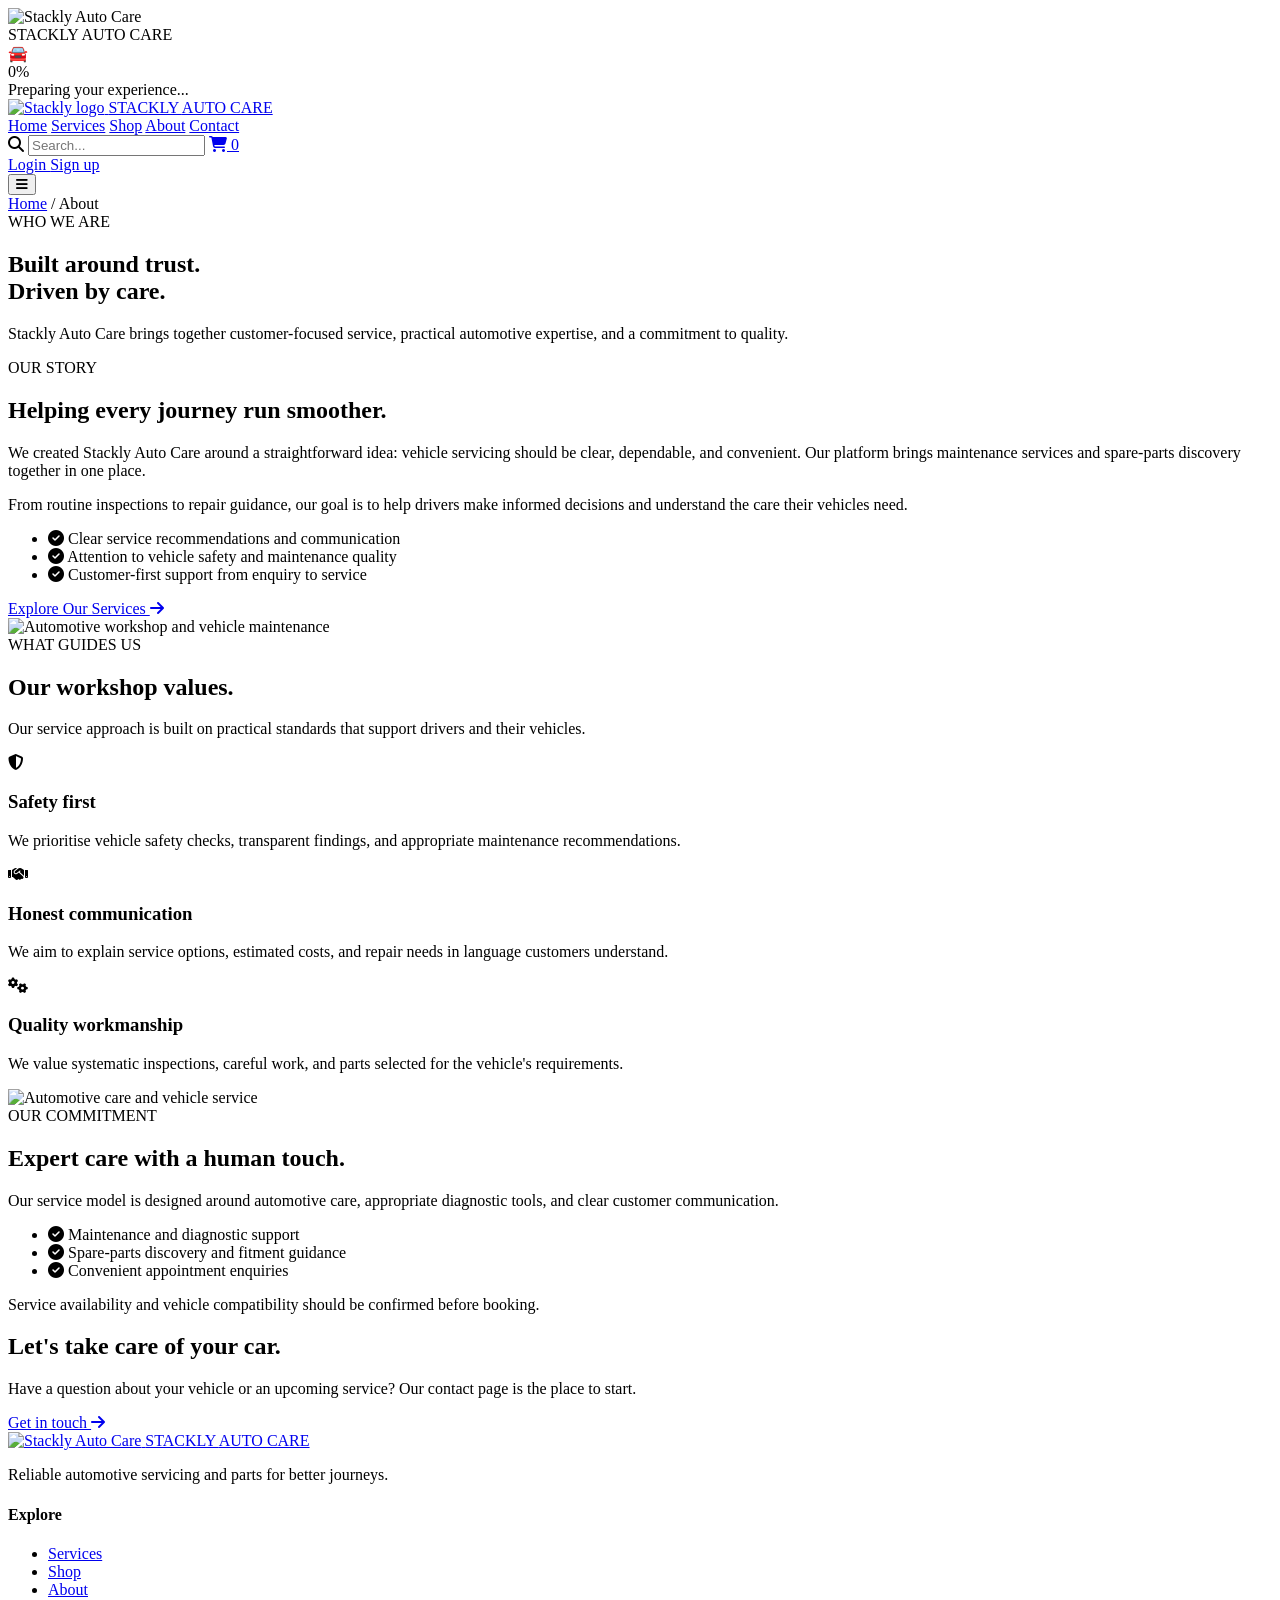
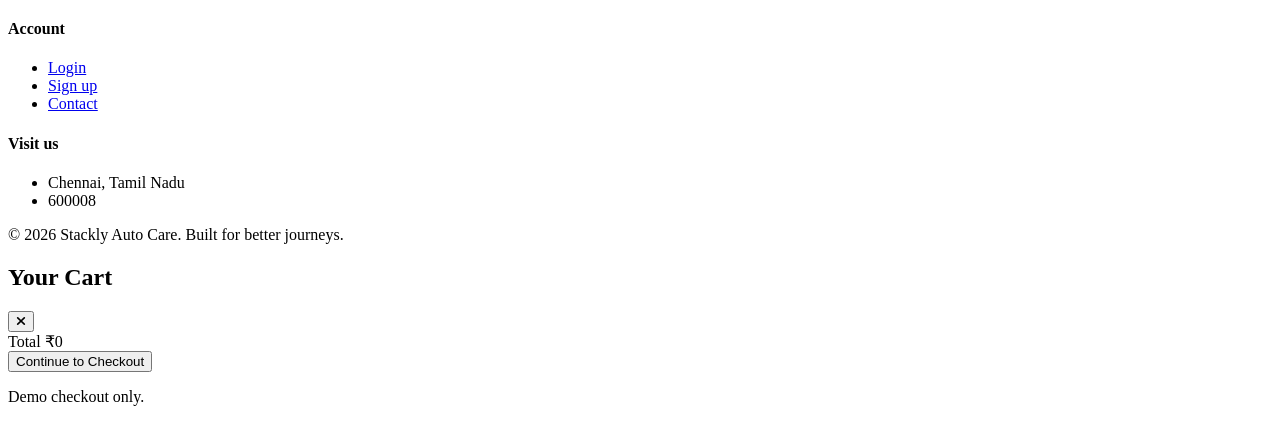
==== about.html @ f5e22f19 "Add files via upload" ====
<!DOCTYPE html>
<html lang="en">
<head>
    <meta charset="UTF-8">
    <meta name="viewport" content="width=device-width, initial-scale=1.0">
    <meta name="theme-color" content="#0A2540">

    <title>About Us | Stackly Auto Care</title>

    <link rel="icon" href="img/logo (2).webp">

    <link
        rel="stylesheet"
        href="https://cdnjs.cloudflare.com/ajax/libs/font-awesome/6.5.2/css/all.min.css"
    >

    <link rel="stylesheet" href="css/style.css">

    <script src="js/main.js" defer></script>
</head>

<body>

    <!-- PRELOADER -->
    <div id="preloader">
        <div class="loader-content">

            <img
                class="loader-logo"
                src="img/logo (2).webp"
                alt="Stackly Auto Care"
            >

            <div class="loader-brand">
                STACKLY <span>AUTO CARE</span>
            </div>

            <div class="road">
                <span class="driving-car">🚘</span>
            </div>

            <div class="loader-progress">
                <span id="loader-bar"></span>
            </div>

            <div id="loader-number" class="loader-number">0%</div>

            <div class="loader-caption">
                Preparing your experience...
            </div>

        </div>
    </div>


    <!-- HEADER -->
    <header class="site-header">

        <div class="container navbar">

            <a class="brand" href="index.html">

                <img
                    src="img/logo (2).webp"
                    alt="Stackly logo"
                >

                <span class="brand-name">
                    STACKLY
                    <span>AUTO CARE</span>
                </span>

            </a>


            <!-- NAVIGATION -->
            <nav class="nav-links">

                <a href="index.html">Home</a>

                <a href="services.html">Services</a>

                <a href="shop.html">Shop</a>

                <a href="about.html" class="active">About</a>

                <a href="contact.html">Contact</a>

            </nav>


            <!-- HEADER ACTIONS -->
            <div class="nav-actions">

                <label class="search-wrap">

                    <i class="fa-solid fa-magnifying-glass"></i>

                    <input
                        id="global-search"
                        type="search"
                        placeholder="Search..."
                        aria-label="Search"
                    >

                </label>


                <a
                    href="shop.html"
                    class="cart-link"
                    aria-label="Open cart"
                >

                    <i class="fa-solid fa-cart-shopping"></i>

                    <span class="cart-count">0</span>

                </a>


                <div class="auth-links">

                    <a class="btn btn-outline" href="login.html">
                        Login
                    </a>

                    <a class="btn btn-primary" href="signup.html">
                        Sign up
                    </a>

                </div>


                <button
                    class="menu-toggle"
                    aria-label="Toggle navigation"
                    aria-expanded="false"
                >

                    <i class="fa-solid fa-bars"></i>

                </button>

            </div>

        </div>

    </header>



    <!-- MAIN CONTENT -->
    <main>


        <!-- ABOUT HERO -->
        <section class="page-hero">

            <div class="container">

                <div class="breadcrumb">
                    <a href="index.html">Home</a> / About
                </div>

                <span class="eyebrow">
                    WHO WE ARE
                </span>

                <h1>
                    Built around trust.
                    <br>
                    Driven by care.
                </h1>

                <p>
                    Stackly Auto Care brings together customer-focused
                    service, practical automotive expertise, and a
                    commitment to quality.
                </p>

            </div>

        </section>



        <!-- OUR STORY -->
        <section class="section">

            <div
                class="container grid-2"
                style="align-items:center; gap:45px;"
            >


                <div class="reveal">

                    <span class="eyebrow">
                        OUR STORY
                    </span>

                    <h2 class="mt-16">
                        Helping every journey run
                        <span class="text-blue">smoother.</span>
                    </h2>

                    <p class="muted mt-24">
                        We created Stackly Auto Care around a
                        straightforward idea: vehicle servicing should
                        be clear, dependable, and convenient. Our
                        platform brings maintenance services and
                        spare-parts discovery together in one place.
                    </p>

                    <p class="muted mt-16">
                        From routine inspections to repair guidance,
                        our goal is to help drivers make informed
                        decisions and understand the care their
                        vehicles need.
                    </p>


                    <ul class="check-list">

                        <li>
                            <i class="fa-solid fa-circle-check"></i>
                            <span>
                                Clear service recommendations
                                and communication
                            </span>
                        </li>

                        <li>
                            <i class="fa-solid fa-circle-check"></i>
                            <span>
                                Attention to vehicle safety
                                and maintenance quality
                            </span>
                        </li>

                        <li>
                            <i class="fa-solid fa-circle-check"></i>
                            <span>
                                Customer-first support from
                                enquiry to service
                            </span>
                        </li>

                    </ul>


                    <a href="services.html" class="btn btn-primary">
                        Explore Our Services
                        <i class="fa-solid fa-arrow-right"></i>
                    </a>

                </div>



                <!-- LOCAL IMAGE 1 -->
                <div class="reveal">

                    <img
                        class="about-image"
                        src="img/peter-broomfield-m3m-lnR90uM-unsplash.jpg"
                        alt="Automotive workshop and vehicle maintenance"
                        loading="lazy"
                    >

                </div>

            </div>

        </section>



        <!-- OUR VALUES -->
        <section class="section section-soft">

            <div class="container">

                <div class="section-head">

                    <span class="eyebrow">
                        WHAT GUIDES US
                    </span>

                    <h2>
                        Our workshop
                        <span class="text-blue">values.</span>
                    </h2>

                    <p>
                        Our service approach is built on practical
                        standards that support drivers and their vehicles.
                    </p>

                </div>


                <div class="grid-3">


                    <!-- VALUE 1 -->
                    <article class="card reveal">

                        <div class="icon-box">
                            <i class="fa-solid fa-shield-halved"></i>
                        </div>

                        <h3>Safety first</h3>

                        <p>
                            We prioritise vehicle safety checks,
                            transparent findings, and appropriate
                            maintenance recommendations.
                        </p>

                    </article>



                    <!-- VALUE 2 -->
                    <article class="card reveal">

                        <div class="icon-box">
                            <i class="fa-solid fa-handshake"></i>
                        </div>

                        <h3>Honest communication</h3>

                        <p>
                            We aim to explain service options,
                            estimated costs, and repair needs
                            in language customers understand.
                        </p>

                    </article>



                    <!-- VALUE 3 -->
                    <article class="card reveal">

                        <div class="icon-box">
                            <i class="fa-solid fa-gears"></i>
                        </div>

                        <h3>Quality workmanship</h3>

                        <p>
                            We value systematic inspections,
                            careful work, and parts selected
                            for the vehicle's requirements.
                        </p>

                    </article>


                </div>

            </div>

        </section>



        <!-- OUR COMMITMENT -->
        <section class="section">

            <div
                class="container grid-2"
                style="align-items:center; gap:45px;"
            >


                <!-- LOCAL IMAGE 2 -->
                <div class="reveal">

                    <img
                        class="about-image"
                        src="img/declan-sun-uTvueDwJHvo-unsplash.jpg"
                        alt="Automotive care and vehicle service"
                        loading="lazy"
                    >

                </div>



                <div class="reveal">

                    <span class="eyebrow">
                        OUR COMMITMENT
                    </span>

                    <h2 class="mt-16">
                        Expert care with a
                        <span class="text-blue">human touch.</span>
                    </h2>

                    <p class="muted mt-24">
                        Our service model is designed around
                        automotive care, appropriate diagnostic
                        tools, and clear customer communication.
                    </p>


                    <ul class="check-list">

                        <li>
                            <i class="fa-solid fa-circle-check"></i>
                            <span>
                                Maintenance and diagnostic support
                            </span>
                        </li>

                        <li>
                            <i class="fa-solid fa-circle-check"></i>
                            <span>
                                Spare-parts discovery and
                                fitment guidance
                            </span>
                        </li>

                        <li>
                            <i class="fa-solid fa-circle-check"></i>
                            <span>
                                Convenient appointment enquiries
                            </span>
                        </li>

                    </ul>


                    <p class="form-note">
                        Service availability and vehicle compatibility
                        should be confirmed before booking.
                    </p>

                </div>

            </div>

        </section>



        <!-- CALL TO ACTION -->
        <section class="section">

            <div class="container">

                <div class="cta-panel reveal">

                    <div>

                        <h2>
                            Let's take care of your car.
                        </h2>

                        <p>
                            Have a question about your vehicle or
                            an upcoming service? Our contact page
                            is the place to start.
                        </p>

                    </div>


                    <a href="contact.html" class="btn btn-white">
                        Get in touch
                        <i class="fa-solid fa-arrow-right"></i>
                    </a>

                </div>

            </div>

        </section>


    </main>



    <!-- FOOTER -->
    <footer class="site-footer">

        <div class="container">

            <div class="footer-grid">


                <!-- BRAND -->
                <div>

                    <a class="brand" href="index.html">

                        <img
                            src="img/logo (2).webp"
                            alt="Stackly Auto Care"
                        >

                        <span class="brand-name">
                            STACKLY
                            <span>AUTO CARE</span>
                        </span>

                    </a>

                    <p class="footer-about">
                        Reliable automotive servicing and parts
                        for better journeys.
                    </p>

                </div>



                <!-- EXPLORE -->
                <div>

                    <h4>Explore</h4>

                    <ul class="footer-links">

                        <li>
                            <a href="services.html">Services</a>
                        </li>

                        <li>
                            <a href="shop.html">Shop</a>
                        </li>

                        <li>
                            <a href="about.html">About</a>
                        </li>

                    </ul>

                </div>



                <!-- ACCOUNT -->
                <div>

                    <h4>Account</h4>

                    <ul class="footer-links">

                        <li>
                            <a href="login.html">Login</a>
                        </li>

                        <li>
                            <a href="signup.html">Sign up</a>
                        </li>

                        <li>
                            <a href="contact.html">Contact</a>
                        </li>

                    </ul>

                </div>



                <!-- LOCATION -->
                <div>

                    <h4>Visit us</h4>

                    <ul class="footer-links">

                        <li>Chennai, Tamil Nadu</li>

                        <li>600008</li>

                    </ul>

                </div>


            </div>



            <div class="footer-bottom">

                <span>
                    © 2026 Stackly Auto Care.
                </span>

                <span>
                    Built for better journeys.
                </span>

            </div>

        </div>

    </footer>



    <!-- CART DRAWER -->
    <div
        id="cart-overlay"
        class="drawer-overlay"
        aria-hidden="true"
    >

        <aside
            class="cart-drawer"
            role="dialog"
            aria-modal="true"
            aria-label="Shopping cart"
        >

            <div class="drawer-head">

                <h2 style="font-size:1.5rem;">
                    Your Cart
                </h2>

                <button
                    class="icon-btn"
                    data-cart-close
                    aria-label="Close cart"
                >

                    <i class="fa-solid fa-xmark"></i>

                </button>

            </div>


            <div
                id="cart-items"
                class="cart-items"
            ></div>


            <div class="cart-summary">

                <div class="total-row">

                    <span>Total</span>

                    <span id="cart-total">₹0</span>

                </div>


                <button
                    id="checkout-btn"
                    class="btn btn-primary btn-block"
                >
                    Continue to Checkout
                </button>


                <p class="form-note mt-16">
                    Demo checkout only.
                </p>

            </div>

        </aside>

    </div>


</body>
</html>
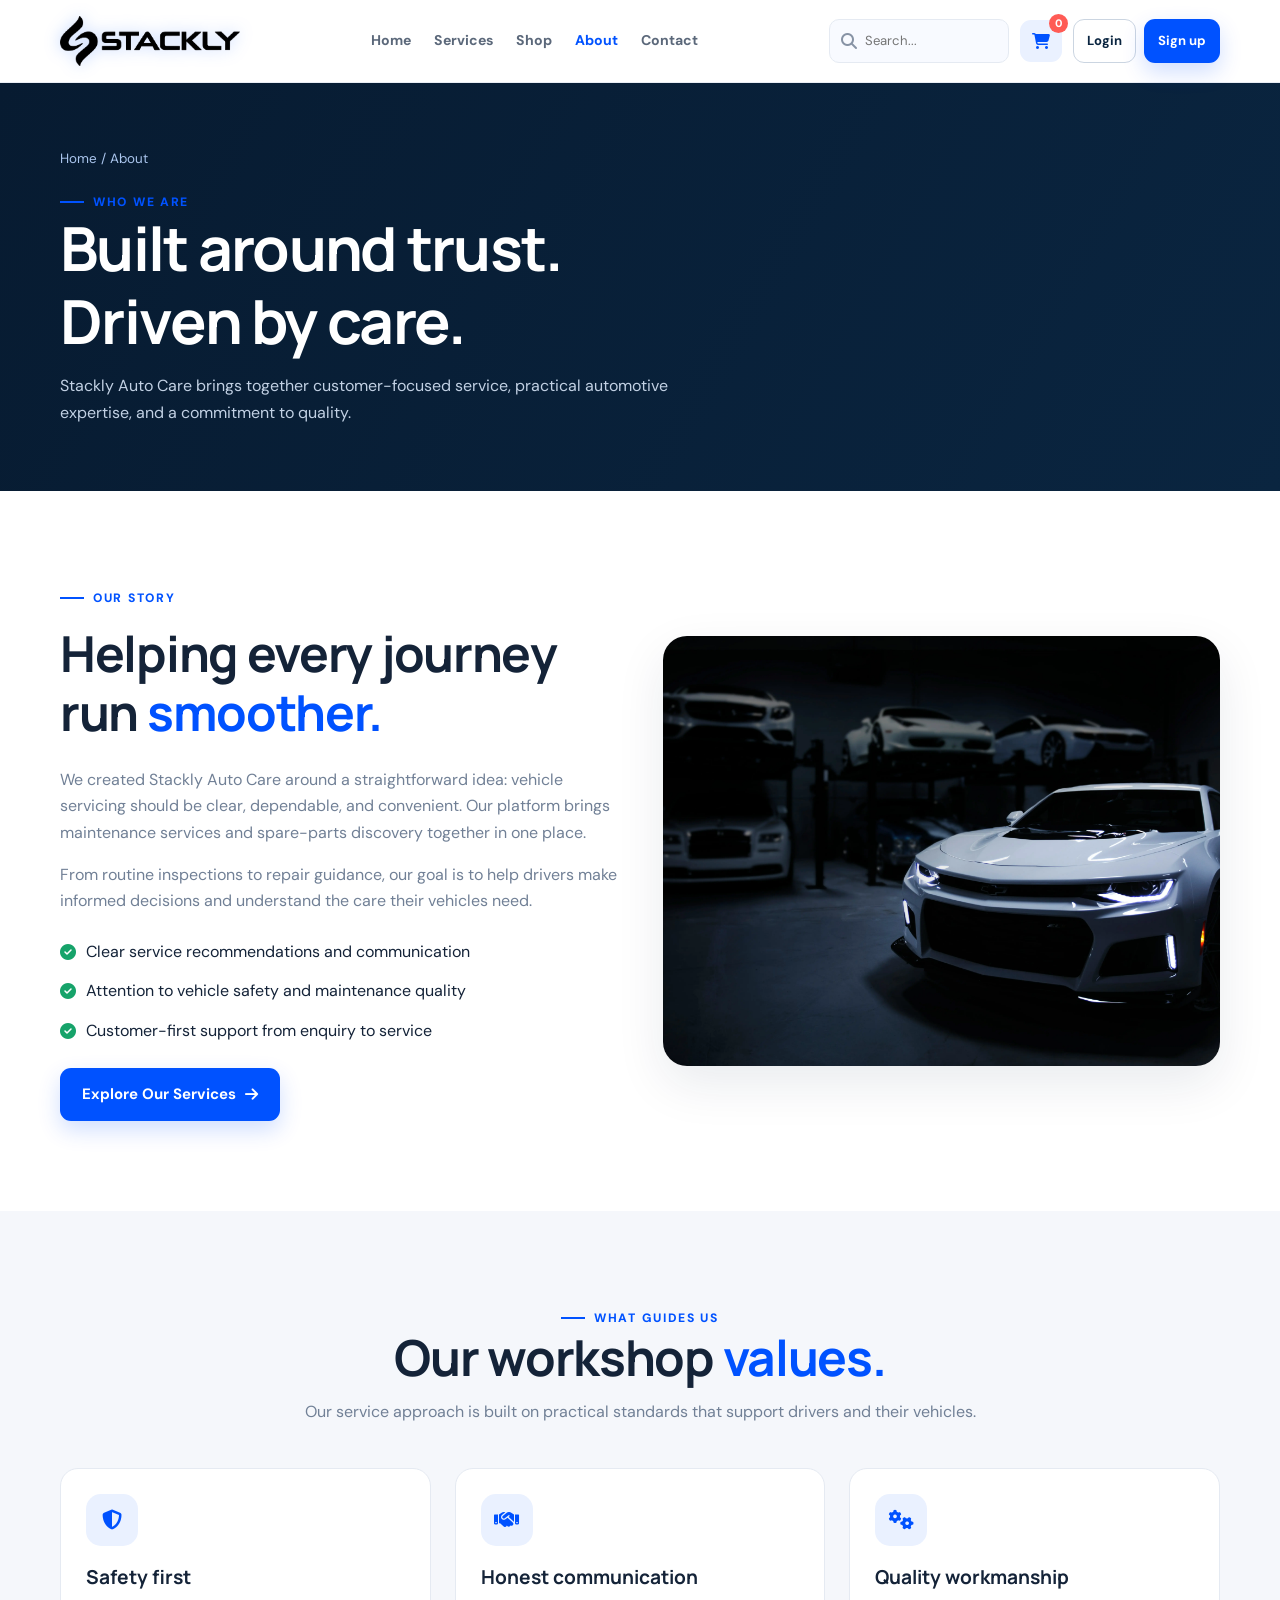
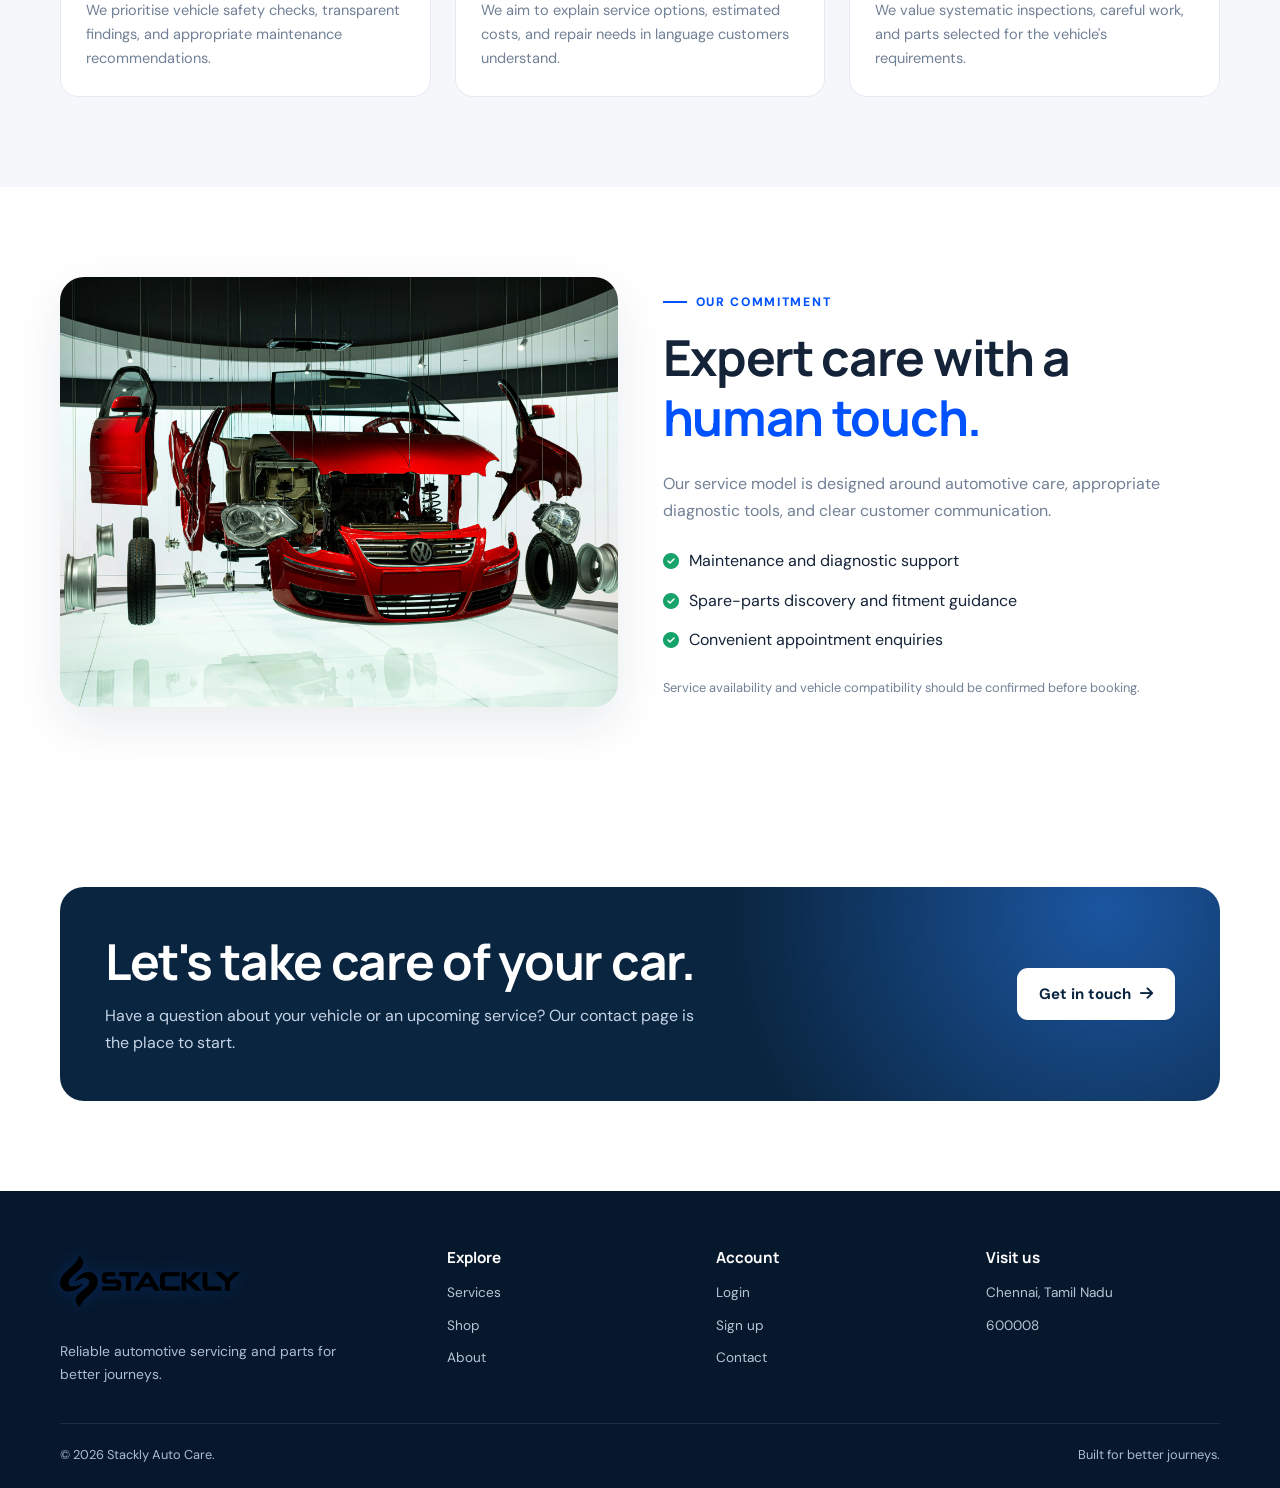
==== commit ea429e78: "Add files via upload" ====
--- a/about.html
+++ b/about.html
@@ -264,7 +264,7 @@
 
                     <img
                         class="about-image"
-                        src="img/peter-broomfield-m3m-lnR90uM-unsplash.jpg"
+                        src="img/peter-broomfield-m3m-lnR90uM-unsplash.webp"
                         alt="Automotive workshop and vehicle maintenance"
                         loading="lazy"
                     >
@@ -382,7 +382,7 @@
 
                     <img
                         class="about-image"
-                        src="img/declan-sun-uTvueDwJHvo-unsplash.jpg"
+                        src="img/declan-sun-uTvueDwJHvo-unsplash.webp"
                         alt="Automotive care and vehicle service"
                         loading="lazy"
                     >
--- a/css/style.css
+++ b/css/style.css
@@ -0,0 +1,2004 @@
+/* =========================================================
+   STACKLY AUTO CARE — COMPLETE RESPONSIVE STYLESHEET
+   File: css/style.css
+   Logo: img/logo (2).webp
+   ========================================================= */
+
+@import url('https://fonts.googleapis.com/css2?family=DM+Sans:wght@400;500;600;700&family=Manrope:wght@400;500;600;700;800&display=swap');
+
+/* ==================== ROOT VARIABLES ==================== */
+
+:root {
+  --navy: #0A2540;
+  --navy-deep: #06182c;
+  --blue: #0052FF;
+  --blue-light: #eaf1ff;
+  --white: #fff;
+  --bg: #f5f7fb;
+  --text: #142338;
+  --muted: #718096;
+  --border: #e5eaf2;
+  --green: #16a36a;
+  --radius: 18px;
+  --shadow: 0 18px 50px rgba(10, 37, 64, .09);
+}
+
+/* ==================== RESET & GLOBAL ==================== */
+
+* {
+  box-sizing: border-box;
+  margin: 0;
+  padding: 0;
+}
+
+html {
+  scroll-behavior: smooth;
+  scroll-padding-top: 95px;
+  -webkit-text-size-adjust: 100%;
+}
+
+body {
+  font-family: 'DM Sans', sans-serif;
+  color: var(--text);
+  background: var(--white);
+  line-height: 1.65;
+  overflow-x: clip;
+}
+
+body.loading {
+  overflow: hidden;
+}
+
+img {
+  display: block;
+  max-width: 100%;
+}
+
+a {
+  color: inherit;
+  text-decoration: none;
+}
+
+button,
+input,
+select,
+textarea {
+  font: inherit;
+  -webkit-tap-highlight-color: transparent;
+}
+
+button {
+  cursor: pointer;
+}
+
+button:focus-visible,
+a:focus-visible,
+input:focus-visible,
+select:focus-visible,
+textarea:focus-visible {
+  outline: 3px solid var(--blue);
+  outline-offset: 3px;
+}
+
+.container {
+  width: min(1160px, calc(100% - 40px));
+  margin-inline: auto;
+}
+
+.section {
+  padding: 90px 0;
+}
+
+.section-soft {
+  background: var(--bg);
+}
+
+.section-head {
+  max-width: 680px;
+  margin: 0 auto 42px;
+  text-align: center;
+}
+
+.section-head p {
+  color: var(--muted);
+  margin-top: 12px;
+}
+
+.eyebrow {
+  display: inline-flex;
+  align-items: center;
+  gap: 9px;
+  font-size: .76rem;
+  font-weight: 800;
+  letter-spacing: 1.7px;
+  color: var(--blue);
+  text-transform: uppercase;
+}
+
+.eyebrow::before {
+  content: "";
+  width: 24px;
+  height: 2px;
+  background: currentColor;
+  flex-shrink: 0;
+}
+
+h1,
+h2,
+h3,
+h4 {
+  font-family: Manrope, sans-serif;
+  line-height: 1.2;
+}
+
+h1 {
+  font-size: clamp(2.5rem, 5.6vw, 4.7rem);
+  letter-spacing: -2.6px;
+}
+
+h2 {
+  font-size: clamp(2rem, 4vw, 3.1rem);
+  letter-spacing: -1.3px;
+}
+
+h3 {
+  font-size: 1.2rem;
+}
+
+p {
+  overflow-wrap: break-word;
+}
+
+.muted {
+  color: var(--muted);
+}
+
+.small {
+  font-size: .88rem;
+}
+
+.text-blue {
+  color: var(--blue);
+}
+
+.mt-16 {
+  margin-top: 16px;
+}
+
+.mt-24 {
+  margin-top: 24px;
+}
+
+.mb-24 {
+  margin-bottom: 24px;
+}
+
+/* ==================== BUTTONS ==================== */
+
+.btn {
+  display: inline-flex;
+  align-items: center;
+  justify-content: center;
+  gap: 9px;
+  padding: 13px 21px;
+  border: 1px solid transparent;
+  border-radius: 11px;
+  font-size: .94rem;
+  font-weight: 700;
+  text-align: center;
+  transition:
+    transform .25s ease,
+    background .25s ease,
+    color .25s ease,
+    box-shadow .25s ease,
+    border-color .25s ease;
+}
+
+.btn:hover {
+  transform: translateY(-3px);
+}
+
+.btn-primary {
+  color: white;
+  background: var(--blue);
+  box-shadow: 0 9px 22px #0052ff30;
+}
+
+.btn-primary:hover {
+  background: #003fce;
+  box-shadow: 0 12px 26px #0052ff40;
+}
+
+.btn-dark {
+  color: white;
+  background: var(--navy);
+}
+
+.btn-dark:hover {
+  background: #123c64;
+}
+
+.btn-outline {
+  color: var(--navy);
+  background: white;
+  border-color: #cbd5e1;
+}
+
+.btn-outline:hover {
+  color: var(--blue);
+  border-color: var(--blue);
+}
+
+.btn-white {
+  color: var(--navy);
+  background: white;
+}
+
+.btn-block {
+  width: 100%;
+}
+
+button:disabled {
+  opacity: .55;
+  cursor: not-allowed;
+  transform: none !important;
+}
+
+/* ==================== LOGO ==================== */
+
+.brand {
+  display: inline-flex;
+  align-items: center;
+  justify-content: flex-start;
+  flex-shrink: 0;
+  gap: 0;
+  line-height: 1;
+  text-decoration: none;
+}
+
+.brand-name {
+  display: none !important;
+}
+
+.brand img {
+  display: block;
+  width: 180px;
+  height: 65px;
+  max-width: 100%;
+  object-fit: contain;
+  object-position: left center;
+  filter: drop-shadow(0 0 8px rgba(0, 82, 255, .25));
+  transition: transform .3s ease, filter .3s ease;
+}
+
+.brand:hover img {
+  transform: scale(1.04);
+  filter: drop-shadow(0 0 12px rgba(0, 82, 255, .5));
+}
+
+.site-footer .brand img {
+  width: 180px;
+  height: 65px;
+}
+
+.auth-visual .brand {
+  position: absolute;
+  top: 28px;
+  left: 35px;
+}
+
+.auth-visual .brand img {
+  width: 180px;
+  height: 65px;
+}
+
+/* ==================== PRELOADER ==================== */
+
+#preloader {
+  position: fixed;
+  inset: 0;
+  z-index: 9999;
+  display: grid;
+  place-items: center;
+  color: white;
+  background: var(--navy-deep);
+  transition: opacity .55s ease, visibility .55s ease;
+}
+
+#preloader.finished {
+  opacity: 0;
+  visibility: hidden;
+  pointer-events: none;
+}
+
+.loader-content {
+  width: min(430px, 86vw);
+  text-align: center;
+}
+
+.loader-logo {
+  display: block;
+  width: 200px;
+  height: 100px;
+  max-width: 85%;
+  margin: 0 auto 15px;
+  object-fit: contain;
+  filter: drop-shadow(0 0 14px rgba(0, 82, 255, .5));
+  animation: logoGlow 1.6s infinite alternate;
+}
+
+.loader-brand,
+.loader-brand span {
+  display: none !important;
+}
+
+.road {
+  position: relative;
+  height: 52px;
+  margin: 30px 0 18px;
+  overflow: hidden;
+  border-bottom: 3px dashed #ffffff65;
+}
+
+.driving-car {
+  position: absolute;
+  bottom: 4px;
+  left: 0;
+  font-size: 35px;
+  filter: drop-shadow(0 0 10px #0052ff);
+  animation: driveRoad 2.5s linear infinite;
+}
+
+.loader-progress {
+  height: 5px;
+  overflow: hidden;
+  border-radius: 10px;
+  background: #ffffff20;
+}
+
+.loader-progress span {
+  display: block;
+  width: 0;
+  height: 100%;
+  background: #4387ff;
+  transition: width .1s linear;
+}
+
+.loader-number {
+  margin-top: 12px;
+  font: 800 1.2rem Manrope, sans-serif;
+}
+
+.loader-caption {
+  margin-top: 4px;
+  color: #aabbd2;
+  font-size: .8rem;
+}
+
+/* ==================== HEADER & NAVIGATION ==================== */
+
+.site-header {
+  position: sticky;
+  top: 0;
+  z-index: 3000;
+  isolation: isolate;
+  background: rgba(255, 255, 255, .96);
+  backdrop-filter: blur(18px);
+  -webkit-backdrop-filter: blur(18px);
+  border-bottom: 1px solid rgba(229, 234, 242, .85);
+  transition: box-shadow .25s ease;
+}
+
+.site-header.scrolled {
+  box-shadow: 0 8px 25px #0a254012;
+}
+
+.navbar {
+  position: relative;
+  min-height: 82px;
+  display: flex;
+  align-items: center;
+  justify-content: space-between;
+  gap: 22px;
+}
+
+.nav-links {
+  display: flex;
+  align-items: center;
+  gap: 23px;
+}
+
+.nav-links a {
+  color: #5b687a;
+  font-size: .88rem;
+  font-weight: 700;
+  transition: color .2s ease;
+}
+
+.nav-links a:hover,
+.nav-links a.active {
+  color: var(--blue);
+}
+
+.nav-actions {
+  position: relative;
+  z-index: 3002;
+  display: flex;
+  align-items: center;
+  gap: 11px;
+}
+
+.search-wrap {
+  position: relative;
+}
+
+.search-wrap input {
+  width: 180px;
+  padding: 10px 13px 10px 35px;
+  border: 1px solid var(--border);
+  border-radius: 10px;
+  outline: none;
+  background: #f8faff;
+  font-size: .82rem;
+}
+
+.search-wrap input:focus {
+  border-color: var(--blue);
+}
+
+.search-wrap i {
+  position: absolute;
+  top: 50%;
+  left: 12px;
+  color: #8793a5;
+  transform: translateY(-50%);
+}
+
+.cart-link {
+  position: relative;
+  display: grid;
+  place-items: center;
+  flex-shrink: 0;
+  width: 42px;
+  height: 42px;
+  border-radius: 11px;
+  color: var(--blue);
+  background: var(--blue-light);
+}
+
+.cart-count {
+  position: absolute;
+  top: -6px;
+  right: -6px;
+  display: grid;
+  place-items: center;
+  min-width: 19px;
+  height: 19px;
+  padding: 0 4px;
+  border-radius: 20px;
+  color: white;
+  background: #ff5b55;
+  font-size: .68rem;
+  font-weight: 800;
+}
+
+.auth-links {
+  display: flex;
+  gap: 8px;
+}
+
+.auth-links .btn {
+  padding: 10px 13px;
+  font-size: .82rem;
+}
+
+/* Mobile-only Login and Sign up links.
+   Keep hidden on desktop. */
+
+.mobile-auth-links {
+  display: none;
+}
+
+.menu-toggle {
+  display: none;
+  position: relative;
+  z-index: 3003;
+  flex-shrink: 0;
+  place-items: center;
+  width: 43px;
+  height: 43px;
+  margin-left: 0;
+  border: 0;
+  border-radius: 10px;
+  color: var(--navy);
+  background: var(--blue-light);
+  font-size: 1.2rem;
+  cursor: pointer;
+  pointer-events: auto;
+  touch-action: manipulation;
+  -webkit-tap-highlight-color: transparent;
+}
+
+/* ==================== HERO SECTION ==================== */
+
+.hero {
+  position: relative;
+  overflow: hidden;
+  color: white;
+  background:
+    radial-gradient(ellipse at 78% 35%, #174d85 0%, transparent 40%),
+    linear-gradient(120deg, #06182c, #0a2540 60%, #102e51);
+}
+
+.hero::after {
+  content: "";
+  position: absolute;
+  right: -190px;
+  bottom: -270px;
+  width: 470px;
+  height: 470px;
+  border: 1px solid #ffffff15;
+  border-radius: 50%;
+  box-shadow: 0 0 0 50px #ffffff08, 0 0 0 100px #ffffff05;
+  pointer-events: none;
+}
+
+.hero-grid {
+  display: grid;
+  grid-template-columns: 1.08fr .92fr;
+  align-items: center;
+  gap: 40px;
+  min-height: 590px;
+  padding-top: 65px;
+  padding-bottom: 65px;
+}
+
+.hero-copy {
+  position: relative;
+  z-index: 2;
+}
+
+.hero .eyebrow {
+  color: #91baff;
+}
+
+.hero-copy h1 {
+  margin: 22px 0;
+}
+
+.hero-copy h1 span {
+  color: #78a8ff;
+}
+
+.hero-copy > p {
+  max-width: 560px;
+  color: #c3d1e4;
+  font-size: 1.06rem;
+}
+
+.hero-actions {
+  display: flex;
+  flex-wrap: wrap;
+  gap: 13px;
+  margin-top: 29px;
+}
+
+.hero-trust {
+  display: flex;
+  flex-wrap: wrap;
+  gap: 20px;
+  margin-top: 28px;
+  color: #d2deed;
+  font-size: .83rem;
+}
+
+.hero-trust i {
+  margin-right: 6px;
+  color: #74a8ff;
+}
+
+.hero-visual {
+  position: relative;
+  z-index: 1;
+  min-width: 0;
+}
+
+.hero-car-image {
+  width: 100%;
+  height: 365px;
+  object-fit: cover;
+  border: 1px solid #ffffff25;
+  border-radius: 28px;
+  box-shadow: 0 30px 80px #00000040;
+  animation: floatCar 5s ease-in-out infinite;
+}
+
+.floating-card {
+  position: absolute;
+  bottom: 24px;
+  left: -20px;
+  max-width: 235px;
+  padding: 17px;
+  border: 1px solid #ffffff70;
+  border-radius: 15px;
+  color: var(--navy);
+  background: rgba(255, 255, 255, .96);
+  box-shadow: var(--shadow);
+}
+
+.floating-card strong {
+  display: block;
+  font-size: .92rem;
+}
+
+.floating-card span {
+  color: var(--muted);
+  font-size: .78rem;
+}
+
+.floating-icon {
+  display: grid;
+  place-items: center;
+  width: 36px;
+  height: 36px;
+  margin-bottom: 9px;
+  border-radius: 10px;
+  color: var(--blue);
+  background: var(--blue-light);
+}
+
+/* ==================== INNER PAGE HERO ==================== */
+
+.page-hero {
+  padding: 65px 0;
+  color: white;
+  background: linear-gradient(120deg, #071b31, #0a2540);
+}
+
+.page-hero p {
+  max-width: 620px;
+  margin-top: 15px;
+  color: #c2d1e4;
+}
+
+.page-hero h1 {
+  font-size: clamp(2.4rem, 5vw, 3.8rem);
+  letter-spacing: -1.7px;
+}
+
+.breadcrumb {
+  margin-bottom: 15px;
+  color: #aac5ed;
+  font-size: .84rem;
+}
+
+.breadcrumb a:hover {
+  color: white;
+}
+
+/* ==================== STATS ==================== */
+
+.stats-strip {
+  border-bottom: 1px solid var(--border);
+  background: white;
+}
+
+.stats-grid {
+  display: grid;
+  grid-template-columns: repeat(4, minmax(0, 1fr));
+  padding: 28px 0;
+}
+
+.stat {
+  padding: 8px 16px;
+  border-right: 1px solid var(--border);
+  text-align: center;
+}
+
+.stat:last-child {
+  border-right: 0;
+}
+
+.stat strong {
+  display: block;
+  color: var(--navy);
+  font: 800 2rem Manrope, sans-serif;
+}
+
+.stat span {
+  color: var(--muted);
+  font-size: .83rem;
+}
+
+/* ==================== GRIDS & CARDS ==================== */
+
+.grid-2 {
+  display: grid;
+  grid-template-columns: repeat(2, minmax(0, 1fr));
+  gap: 25px;
+}
+
+.grid-3 {
+  display: grid;
+  grid-template-columns: repeat(3, minmax(0, 1fr));
+  gap: 24px;
+}
+
+.grid-4 {
+  display: grid;
+  grid-template-columns: repeat(4, minmax(0, 1fr));
+  gap: 20px;
+}
+
+.card {
+  padding: 25px;
+  border: 1px solid var(--border);
+  border-radius: var(--radius);
+  background: white;
+  transition:
+    transform .3s ease,
+    box-shadow .3s ease,
+    border-color .3s ease;
+}
+
+.card:hover {
+  transform: translateY(-6px);
+  border-color: #cad9ff;
+  box-shadow: var(--shadow);
+}
+
+.icon-box {
+  display: grid;
+  place-items: center;
+  width: 52px;
+  height: 52px;
+  margin-bottom: 20px;
+  border-radius: 15px;
+  color: var(--blue);
+  background: var(--blue-light);
+  font-size: 1.25rem;
+}
+
+.card h3 {
+  margin-bottom: 10px;
+}
+
+.card p {
+  color: var(--muted);
+  font-size: .91rem;
+}
+
+.card-link {
+  display: inline-flex;
+  align-items: center;
+  gap: 8px;
+  margin-top: 17px;
+  color: var(--blue);
+  font-size: .87rem;
+  font-weight: 700;
+}
+
+.service-card {
+  position: relative;
+  overflow: hidden;
+}
+
+.service-card::after {
+  content: "";
+  position: absolute;
+  top: -35px;
+  right: -35px;
+  width: 95px;
+  height: 95px;
+  border-radius: 50%;
+  background: #0052ff06;
+  transition: transform .3s ease;
+}
+
+.service-card:hover::after {
+  transform: scale(1.6);
+}
+
+.service-card > * {
+  position: relative;
+  z-index: 1;
+}
+
+.service-meta {
+  display: flex;
+  align-items: center;
+  justify-content: space-between;
+  gap: 10px;
+  margin-top: 15px;
+}
+
+.pill {
+  display: inline-flex;
+  padding: 5px 10px;
+  border-radius: 30px;
+  color: var(--blue);
+  background: var(--blue-light);
+  font-size: .72rem;
+  font-weight: 800;
+}
+
+.pill.green {
+  color: #08764b;
+  background: #e5f8ef;
+}
+
+/* ==================== SHOP PRODUCTS ==================== */
+
+.filter-row {
+  display: flex;
+  justify-content: center;
+  flex-wrap: wrap;
+  gap: 10px;
+  margin-bottom: 30px;
+}
+
+.filter-btn {
+  padding: 9px 16px;
+  border: 1px solid var(--border);
+  border-radius: 30px;
+  color: #59687b;
+  background: white;
+  font-size: .85rem;
+  font-weight: 700;
+  transition: background .2s ease, color .2s ease;
+}
+
+.filter-btn.active,
+.filter-btn:hover {
+  border-color: var(--navy);
+  color: white;
+  background: var(--navy);
+}
+
+.product-card {
+  overflow: hidden;
+  padding: 0;
+}
+
+.product-image {
+  position: relative;
+  height: 205px;
+  overflow: hidden;
+  background: #f0f3f8;
+}
+
+.product-image img {
+  width: 100%;
+  height: 100%;
+  object-fit: cover;
+  transition: transform .5s ease;
+}
+
+.product-card:hover .product-image img {
+  transform: scale(1.06);
+}
+
+.oem-badge {
+  position: absolute;
+  top: 12px;
+  left: 12px;
+}
+
+.product-body {
+  padding: 19px;
+}
+
+.product-category {
+  color: var(--muted);
+  font-size: .74rem;
+  letter-spacing: 1px;
+  text-transform: uppercase;
+}
+
+.product-body h3 {
+  margin: 6px 0;
+  font-size: 1.02rem;
+}
+
+.product-bottom {
+  display: flex;
+  align-items: center;
+  justify-content: space-between;
+  gap: 8px;
+  margin-top: 17px;
+}
+
+.price {
+  color: var(--navy);
+  font: 800 1.18rem Manrope, sans-serif;
+}
+
+.add-cart {
+  width: 40px;
+  height: 40px;
+  border: 0;
+  border-radius: 10px;
+  color: white;
+  background: var(--blue);
+  transition: background .2s ease, transform .2s ease;
+}
+
+.add-cart:hover {
+  background: var(--navy);
+  transform: scale(1.05);
+}
+
+.product-card[hidden] {
+  display: none !important;
+}
+
+/* ==================== ABOUT & CALL TO ACTION ==================== */
+
+.about-image {
+  width: 100%;
+  height: 430px;
+  object-fit: cover;
+  border-radius: 24px;
+  box-shadow: var(--shadow);
+}
+
+.check-list {
+  display: grid;
+  gap: 13px;
+  margin: 24px 0;
+  list-style: none;
+}
+
+.check-list li {
+  display: flex;
+  align-items: flex-start;
+  gap: 10px;
+}
+
+.check-list i {
+  margin-top: 5px;
+  color: var(--green);
+}
+
+.cta-panel {
+  display: flex;
+  align-items: center;
+  justify-content: space-between;
+  gap: 25px;
+  padding: 45px;
+  border-radius: 24px;
+  color: white;
+  background:
+    radial-gradient(circle at 90% 10%, #1b56a0, transparent 35%),
+    var(--navy);
+}
+
+.cta-panel p {
+  max-width: 600px;
+  margin-top: 12px;
+  color: #c6d4e6;
+}
+
+/* ==================== FORMS ==================== */
+
+.form-card {
+  padding: 32px;
+  border: 1px solid var(--border);
+  border-radius: 22px;
+  background: white;
+  box-shadow: var(--shadow);
+}
+
+.form-grid {
+  display: grid;
+  grid-template-columns: repeat(2, minmax(0, 1fr));
+  gap: 18px;
+}
+
+.field {
+  display: flex;
+  flex-direction: column;
+  gap: 7px;
+  min-width: 0;
+}
+
+.field.full {
+  grid-column: 1 / -1;
+}
+
+.field label {
+  font-size: .84rem;
+  font-weight: 700;
+}
+
+.field input,
+.field select,
+.field textarea {
+  width: 100%;
+  min-width: 0;
+  padding: 12px 14px;
+  border: 1px solid #dce3ed;
+  border-radius: 10px;
+  outline: none;
+  color: var(--text);
+  background: #fbfcff;
+  transition: border-color .2s ease, box-shadow .2s ease;
+}
+
+.field textarea {
+  min-height: 120px;
+  resize: vertical;
+}
+
+.field input:focus,
+.field select:focus,
+.field textarea:focus {
+  border-color: var(--blue);
+  box-shadow: 0 0 0 3px #0052ff12;
+}
+
+.field input::placeholder,
+.field textarea::placeholder {
+  color: #9aa6b7;
+}
+
+.form-note {
+  color: var(--muted);
+  font-size: .8rem;
+}
+
+.form-message {
+  display: none;
+  margin-bottom: 17px;
+  padding: 13px 15px;
+  border-radius: 10px;
+  font-size: .9rem;
+}
+
+.form-message.show {
+  display: block;
+}
+
+.form-message.success {
+  color: #08764b;
+  background: #e7f9f0;
+}
+
+.form-message.error {
+  color: #a52626;
+  background: #fff0f0;
+}
+
+.contact-info {
+  display: grid;
+  gap: 17px;
+}
+
+.contact-item {
+  display: flex;
+  align-items: flex-start;
+  gap: 15px;
+}
+
+.contact-item .icon-box {
+  flex-shrink: 0;
+  margin: 0;
+}
+
+.map-panel {
+  display: grid;
+  place-items: center;
+  min-height: 245px;
+  padding: 25px;
+  border: 1px solid var(--border);
+  border-radius: 18px;
+  text-align: center;
+  background: linear-gradient(135deg, #e8effb, #f7f9fc);
+}
+
+.map-panel .icon-box {
+  margin-inline: auto;
+}
+
+/* ==================== CART DRAWER ==================== */
+
+.drawer-overlay {
+  position: fixed;
+  inset: 0;
+  z-index: 4000;
+  background: #06182c80;
+  opacity: 0;
+  visibility: hidden;
+  pointer-events: none;
+  transition: opacity .25s ease, visibility .25s ease;
+}
+
+.drawer-overlay.open {
+  opacity: 1;
+  visibility: visible;
+  pointer-events: auto;
+}
+
+.cart-drawer {
+  position: absolute;
+  top: 0;
+  right: 0;
+  display: flex;
+  flex-direction: column;
+  width: min(440px, 100%);
+  height: 100%;
+  padding: 25px;
+  background: white;
+  transform: translateX(100%);
+  transition: transform .3s ease;
+}
+
+.drawer-overlay.open .cart-drawer {
+  transform: translateX(0);
+}
+
+.drawer-head {
+  display: flex;
+  align-items: center;
+  justify-content: space-between;
+  gap: 15px;
+}
+
+.icon-btn {
+  width: 39px;
+  height: 39px;
+  border: 0;
+  border-radius: 9px;
+  color: var(--navy);
+  background: var(--bg);
+}
+
+.cart-items {
+  flex: 1;
+  overflow-y: auto;
+  margin: 20px 0;
+}
+
+.cart-item {
+  display: flex;
+  align-items: center;
+  gap: 12px;
+  padding: 15px 0;
+  border-bottom: 1px solid var(--border);
+}
+
+.cart-item img {
+  width: 64px;
+  height: 64px;
+  border-radius: 10px;
+  object-fit: cover;
+  background: var(--bg);
+}
+
+.cart-item-info {
+  flex: 1;
+  min-width: 0;
+}
+
+.cart-item-info strong {
+  display: block;
+  font-size: .9rem;
+}
+
+.cart-item-info span {
+  color: var(--muted);
+  font-size: .83rem;
+}
+
+.quantity-controls {
+  display: flex;
+  align-items: center;
+  gap: 9px;
+  margin-top: 6px;
+}
+
+.quantity-controls button {
+  width: 25px;
+  height: 25px;
+  border: 1px solid var(--border);
+  border-radius: 6px;
+  background: white;
+}
+
+.cart-summary {
+  padding-top: 18px;
+  border-top: 1px solid var(--border);
+}
+
+.total-row {
+  display: flex;
+  justify-content: space-between;
+  margin-bottom: 16px;
+  font-weight: 800;
+}
+
+/* ==================== LOGIN & SIGNUP ==================== */
+
+.auth-page {
+  display: grid;
+  grid-template-columns: 1fr 1fr;
+  min-height: 100vh;
+}
+
+.auth-visual {
+  position: relative;
+  display: flex;
+  align-items: flex-end;
+  overflow: hidden;
+  min-height: 100vh;
+  padding: 55px;
+  color: white;
+  background:
+    linear-gradient(0deg, #041325ed, #04132555),
+    url('https://images.unsplash.com/photo-1492144534655-ae79c964c9d7?auto=format&fit=crop&w=1400&q=85') center/cover;
+}
+
+.auth-visual h2 {
+  font-size: clamp(2rem, 4vw, 3.6rem);
+}
+
+.auth-visual p {
+  max-width: 470px;
+  margin-top: 16px;
+  color: #d0dced;
+}
+
+.auth-form-side {
+  display: grid;
+  place-items: center;
+  padding: 45px 25px;
+  background: white;
+}
+
+.auth-form {
+  width: min(420px, 100%);
+}
+
+.auth-form h1 {
+  font-size: 2.2rem;
+  letter-spacing: -1px;
+}
+
+.auth-form > p {
+  margin: 10px 0 28px;
+  color: var(--muted);
+}
+
+.auth-form .field {
+  margin-bottom: 17px;
+}
+
+.auth-options {
+  display: flex;
+  align-items: center;
+  justify-content: space-between;
+  gap: 10px;
+  margin: 5px 0 22px;
+  font-size: .82rem;
+}
+
+.auth-options a,
+.auth-foot a {
+  color: var(--blue);
+  font-weight: 700;
+}
+
+.remember {
+  display: flex;
+  align-items: center;
+  gap: 8px;
+}
+
+.google-btn {
+  display: flex;
+  align-items: center;
+  justify-content: center;
+  gap: 12px;
+  width: 100%;
+  margin-top: 14px;
+  border: 1px solid var(--border);
+  color: var(--text);
+  background: white;
+}
+
+.auth-divider {
+  display: flex;
+  align-items: center;
+  gap: 12px;
+  margin: 20px 0;
+  color: #96a1b0;
+  font-size: .8rem;
+}
+
+.auth-divider::before,
+.auth-divider::after {
+  content: "";
+  flex: 1;
+  height: 1px;
+  background: var(--border);
+}
+
+.auth-foot {
+  margin-top: 23px;
+  text-align: center;
+  font-size: .87rem;
+}
+
+.back-home {
+  display: inline-block;
+  margin-bottom: 26px;
+  color: var(--muted);
+  font-size: .84rem;
+}
+
+.password-hint {
+  color: var(--muted);
+  font-size: .78rem;
+}
+
+/* ==================== FOOTER ==================== */
+
+.site-footer {
+  padding: 58px 0 22px;
+  color: white;
+  background: #06182c;
+}
+
+.footer-grid {
+  display: grid;
+  grid-template-columns: 1.5fr 1fr 1fr 1fr;
+  gap: 35px;
+}
+
+.site-footer .brand-name {
+  display: none !important;
+}
+
+.footer-about {
+  max-width: 300px;
+  margin-top: 17px;
+  color: #aebdd0;
+  font-size: .87rem;
+}
+
+.site-footer h4 {
+  margin-bottom: 15px;
+  font-size: .95rem;
+}
+
+.footer-links {
+  display: grid;
+  gap: 10px;
+  list-style: none;
+}
+
+.footer-links a,
+.footer-links li {
+  color: #b8c5d6;
+  font-size: .85rem;
+}
+
+.footer-links a:hover {
+  color: white;
+}
+
+.footer-bottom {
+  display: flex;
+  justify-content: space-between;
+  gap: 15px;
+  margin-top: 38px;
+  padding-top: 20px;
+  border-top: 1px solid #ffffff18;
+  color: #aebdd0;
+  font-size: .8rem;
+}
+
+.socials {
+  display: flex;
+  gap: 10px;
+  margin-top: 18px;
+}
+
+.socials a {
+  display: grid;
+  place-items: center;
+  width: 36px;
+  height: 36px;
+  border: 1px solid #ffffff26;
+  border-radius: 10px;
+  transition: background .2s ease;
+}
+
+.socials a:hover {
+  background: var(--blue);
+}
+
+/* ==================== BOOKING MODAL ==================== */
+
+.modal-backdrop {
+  position: fixed;
+  inset: 0;
+  z-index: 4500;
+  display: grid;
+  place-items: center;
+  padding: 20px;
+  background: #06182c99;
+  opacity: 0;
+  visibility: hidden;
+  pointer-events: none;
+  transition: opacity .25s ease, visibility .25s ease;
+}
+
+.modal-backdrop.open {
+  opacity: 1;
+  visibility: visible;
+  pointer-events: auto;
+}
+
+.modal-box {
+  width: min(540px, 100%);
+  max-height: 90vh;
+  overflow-y: auto;
+  padding: 28px;
+  border-radius: 20px;
+  background: white;
+  transform: translateY(15px);
+  transition: transform .25s ease;
+}
+
+.modal-backdrop.open .modal-box {
+  transform: translateY(0);
+}
+
+.modal-head {
+  display: flex;
+  align-items: center;
+  justify-content: space-between;
+  gap: 15px;
+  margin-bottom: 20px;
+}
+
+/* ==================== ANIMATIONS ==================== */
+
+.reveal {
+  opacity: 0;
+  transform: translateY(24px);
+  transition: opacity .65s ease, transform .65s ease;
+}
+
+.reveal.visible {
+  opacity: 1;
+  transform: translateY(0);
+}
+
+@keyframes logoGlow {
+  from {
+    filter: drop-shadow(0 0 5px #4387ff60);
+  }
+
+  to {
+    filter: drop-shadow(0 0 17px #4387ff);
+  }
+}
+
+@keyframes driveRoad {
+  from {
+    left: -5%;
+  }
+
+  to {
+    left: 100%;
+  }
+}
+
+@keyframes floatCar {
+  0%,
+  100% {
+    transform: translateY(0);
+  }
+
+  50% {
+    transform: translateY(-9px);
+  }
+}
+
+/* ==================== TABLET RESPONSIVE ==================== */
+
+@media (max-width: 1100px) {
+  .search-wrap input {
+    width: 145px;
+  }
+
+  .nav-links {
+    gap: 15px;
+  }
+
+  .nav-actions {
+    gap: 8px;
+  }
+
+  .auth-links .btn {
+    padding: 9px 10px;
+  }
+
+  .grid-4 {
+    grid-template-columns: repeat(2, minmax(0, 1fr));
+  }
+}
+
+/* ==================== MOBILE NAVIGATION ==================== */
+
+@media (max-width: 900px) {
+  .navbar {
+    min-height: 74px;
+    flex-wrap: nowrap;
+    gap: 10px;
+  }
+
+  .menu-toggle {
+    display: grid;
+    place-items: center;
+    cursor: pointer;
+    touch-action: manipulation;
+  }
+
+  .search-wrap {
+    display: none;
+  }
+
+  .nav-actions {
+    margin-left: auto;
+    gap: 8px;
+  }
+
+  /* Dropdown panel */
+
+  .site-header .nav-links {
+    position: absolute;
+    top: 100%;
+    left: 0;
+    right: 0;
+    z-index: 3001;
+
+    display: flex;
+    flex-direction: column;
+    align-items: stretch;
+    gap: 0;
+
+    max-height: calc(100vh - 74px);
+    max-height: calc(100dvh - 74px);
+    overflow-x: hidden;
+    overflow-y: auto;
+    overscroll-behavior: contain;
+    -webkit-overflow-scrolling: touch;
+
+    padding: 8px 20px 18px;
+    border-bottom: 1px solid var(--border);
+    background: #fff;
+    box-shadow: 0 20px 30px #0a254012;
+
+    visibility: hidden;
+    opacity: 0;
+    pointer-events: none;
+    transform: translateY(-8px);
+
+    transition:
+      opacity .22s ease,
+      transform .22s ease,
+      visibility .22s ease;
+  }
+
+  .site-header .nav-links.open {
+    visibility: visible;
+    opacity: 1;
+    pointer-events: auto;
+    transform: translateY(0);
+  }
+
+  /* Main navigation links */
+
+  .site-header .nav-links > a {
+    display: block;
+    position: relative;
+    z-index: 1;
+    width: 100%;
+    padding: 13px 4px;
+    color: var(--text);
+    border-bottom: 1px solid #eef1f6;
+  }
+
+  .site-header .nav-links > a:hover,
+  .site-header .nav-links > a.active {
+    color: var(--blue);
+  }
+
+  /* Login and Sign up inside the mobile dropdown */
+
+  .site-header .mobile-auth-links {
+    display: flex;
+    flex-direction: column;
+    gap: 0;
+    padding-top: 8px;
+    margin-top: 4px;
+    border-top: 1px solid var(--border);
+  }
+
+  .site-header .mobile-auth-links a {
+    display: flex;
+    align-items: center;
+    gap: 10px;
+    width: 100%;
+    padding: 13px 4px;
+    color: var(--text);
+    font-weight: 700;
+    text-decoration: none;
+    border-bottom: 1px solid #eef1f6;
+  }
+
+  .site-header .mobile-auth-links a:hover {
+    color: var(--blue);
+  }
+
+  .site-header .mobile-auth-links a:last-child {
+    color: var(--blue);
+    border-bottom: 0;
+  }
+
+  /* Hide desktop auth buttons on mobile */
+
+  .site-header .nav-actions > .auth-links {
+    display: none;
+  }
+
+  .site-header .menu-toggle:focus-visible {
+    outline: 3px solid var(--blue);
+    outline-offset: 3px;
+  }
+
+  /* Hero */
+
+  .hero-grid {
+    grid-template-columns: 1fr;
+    gap: 38px;
+    padding-top: 65px;
+  }
+
+  .hero-copy {
+    max-width: 720px;
+  }
+
+  .hero-visual {
+    width: 100%;
+    max-width: 650px;
+    margin: auto;
+  }
+
+  .hero-car-image {
+    height: 340px;
+  }
+
+  /* Content grids */
+
+  .grid-3 {
+    grid-template-columns: repeat(2, minmax(0, 1fr));
+  }
+
+  .footer-grid {
+    grid-template-columns: repeat(2, minmax(0, 1fr));
+  }
+
+  /* Authentication pages */
+
+  .auth-page {
+    grid-template-columns: .8fr 1.2fr;
+  }
+
+  .auth-visual {
+    padding: 30px;
+  }
+
+  .auth-visual .brand {
+    left: 25px;
+  }
+
+  .auth-visual .brand img {
+    width: 155px;
+    height: 60px;
+  }
+}
+
+/* ==================== MOBILE RESPONSIVE ==================== */
+
+@media (max-width: 600px) {
+  .container {
+    width: calc(100% - 30px);
+  }
+
+  .section {
+    padding: 62px 0;
+  }
+
+  .section-head {
+    margin-bottom: 30px;
+  }
+
+  .navbar {
+    gap: 8px;
+  }
+
+  .brand {
+    gap: 0;
+    min-width: 0;
+  }
+
+  .brand img {
+    width: 145px;
+    height: 55px;
+    max-width: 100%;
+  }
+
+  .nav-actions {
+    gap: 7px;
+  }
+
+  .auth-links .btn {
+    display: none;
+  }
+
+  .cart-link {
+    width: 39px;
+    height: 39px;
+  }
+
+  .menu-toggle {
+    width: 39px;
+    height: 39px;
+  }
+
+  .hero-grid {
+    min-height: auto;
+    padding-top: 55px;
+    padding-bottom: 48px;
+  }
+
+  h1 {
+    letter-spacing: -1.4px;
+  }
+
+  .hero-copy > p {
+    font-size: .97rem;
+  }
+
+  .hero-car-image {
+    height: 245px;
+    border-radius: 18px;
+  }
+
+  .floating-card {
+    left: 10px;
+    bottom: 10px;
+    max-width: 205px;
+    padding: 12px;
+  }
+
+  .hero-trust {
+    gap: 12px;
+  }
+
+  .page-hero {
+    padding: 48px 0;
+  }
+
+  .stats-grid {
+    grid-template-columns: repeat(2, minmax(0, 1fr));
+    gap: 18px 0;
+  }
+
+  .stat:nth-child(2) {
+    border-right: 0;
+  }
+
+  .stat strong {
+    font-size: 1.65rem;
+  }
+
+  .grid-2,
+  .grid-3,
+  .grid-4 {
+    grid-template-columns: minmax(0, 1fr);
+  }
+
+  .card {
+    padding: 22px;
+  }
+
+  .product-image {
+    height: 230px;
+  }
+
+  .about-image {
+    height: 280px;
+  }
+
+  .cta-panel {
+    flex-direction: column;
+    align-items: flex-start;
+    padding: 28px 22px;
+  }
+
+  .form-card {
+    padding: 22px 17px;
+  }
+
+  .form-grid {
+    grid-template-columns: minmax(0, 1fr);
+    gap: 15px;
+  }
+
+  .field.full {
+    grid-column: auto;
+  }
+
+  .footer-grid {
+    grid-template-columns: minmax(0, 1fr);
+    gap: 30px;
+  }
+
+  .footer-bottom {
+    flex-direction: column;
+  }
+
+  .auth-page {
+    display: block;
+    min-height: 100vh;
+  }
+
+  .auth-visual {
+    display: none;
+  }
+
+  .auth-form-side {
+    min-height: 100vh;
+    padding: 35px 20px;
+  }
+
+  .auth-form h1 {
+    font-size: 1.9rem;
+  }
+
+  .auth-options {
+    align-items: flex-start;
+  }
+
+  .modal-box {
+    padding: 21px 17px;
+  }
+
+  .road {
+    margin-top: 25px;
+  }
+
+  .loader-logo {
+    width: 180px;
+    height: 90px;
+  }
+
+  .site-footer .brand img {
+    width: 160px;
+    height: 60px;
+  }
+
+  .cart-drawer {
+    padding: 20px;
+  }
+}
+
+/* ==================== SMALL MOBILE SCREENS ==================== */
+
+@media (max-width: 360px) {
+  .container {
+    width: calc(100% - 24px);
+  }
+
+  .brand img {
+    width: 125px;
+    height: 50px;
+  }
+
+  .navbar {
+    gap: 6px;
+  }
+
+  .nav-actions {
+    gap: 5px;
+  }
+
+  .cart-link,
+  .menu-toggle {
+    width: 35px;
+    height: 35px;
+  }
+
+  .hero-actions .btn {
+    width: 100%;
+  }
+
+  .loader-logo {
+    width: 155px;
+    height: 80px;
+  }
+}
+
+/* ==================== DESKTOP NAVIGATION RESET ==================== */
+
+@media (min-width: 901px) {
+  .site-header .navbar {
+    flex-wrap: nowrap;
+  }
+
+  .site-header .nav-links {
+    position: static;
+    inset: auto;
+    z-index: auto;
+
+    flex-direction: row;
+    align-items: center;
+    gap: 23px;
+
+    max-height: none;
+    overflow: visible;
+    padding: 0;
+
+    border: 0;
+    background: transparent;
+    box-shadow: none;
+
+    visibility: visible;
+    opacity: 1;
+    pointer-events: auto;
+    transform: none;
+  }
+
+  .site-header .mobile-auth-links {
+    display: none;
+  }
+
+  .site-header .menu-toggle {
+    display: none;
+  }
+
+  .site-header .nav-actions > .auth-links {
+    display: flex;
+  }
+}
+
+/* ==================== ACCESSIBILITY ==================== */
+
+@media (prefers-reduced-motion: reduce) {
+  html {
+    scroll-behavior: auto;
+  }
+
+  *,
+  *::before,
+  *::after {
+    animation-duration: .01ms !important;
+    animation-iteration-count: 1 !important;
+    transition-duration: .01ms !important;
+    scroll-behavior: auto !important;
+  }
+
+  .reveal {
+    opacity: 1;
+    transform: none;
+  }
+
+  .site-header .nav-links {
+    transition: none;
+  }
+}
